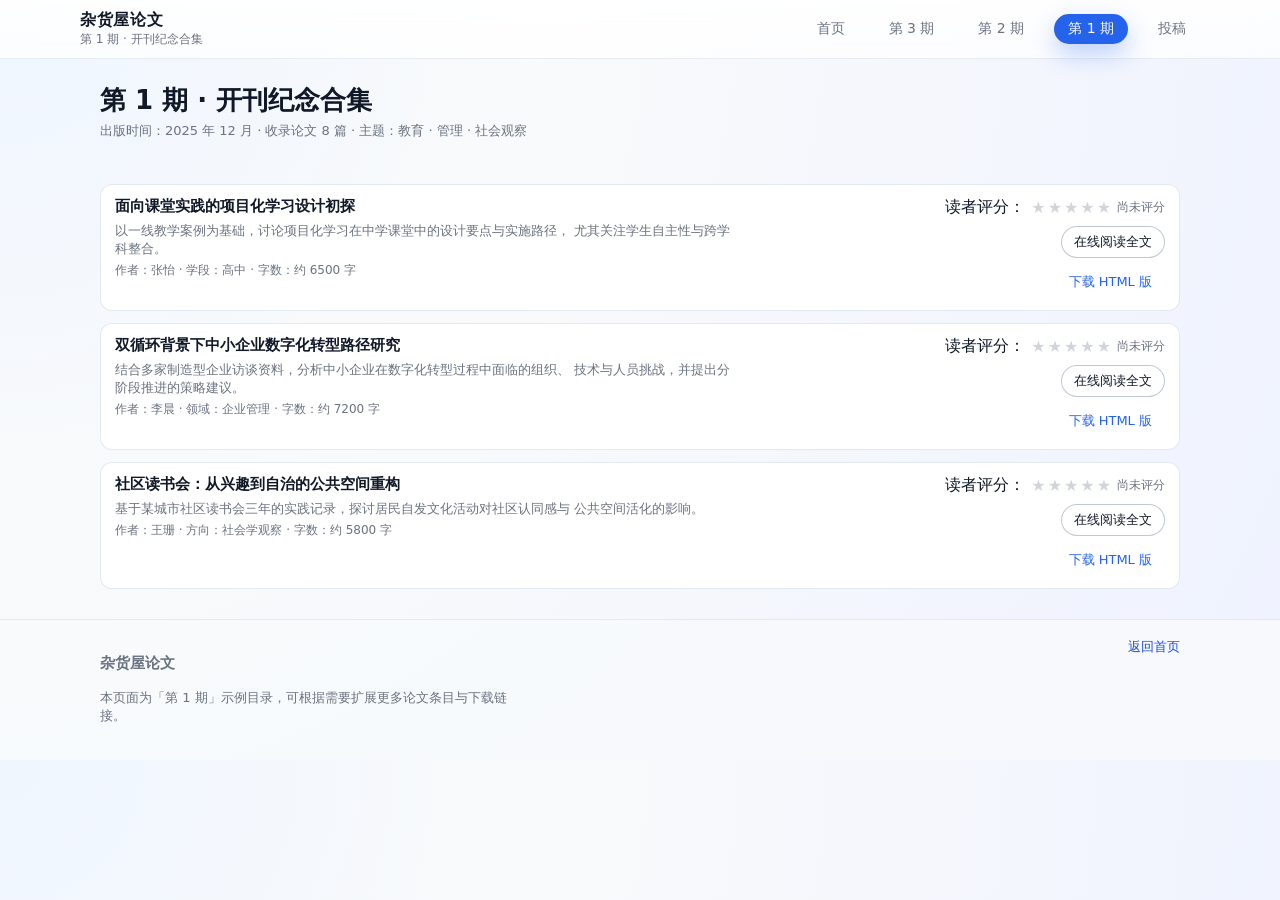
==== issue-1.html @ 42ed57b1 "Add files via upload" ====
<!DOCTYPE html>
<html lang="zh-CN">
<head>
  <meta charset="UTF-8" />
  <meta name="viewport" content="width=device-width, initial-scale=1.0" />
  <title>杂货屋论文 - 第 1 期 · 开刊纪念合集</title>
  <link rel="stylesheet" href="styles.css" />
</head>
<body>
  <header class="site-header">
    <div class="container header-inner">
      <div class="logo">
        <span class="logo-main">杂货屋论文</span>
        <span class="logo-sub">第 1 期 · 开刊纪念合集</span>
      </div>
      <nav class="nav">
        <a href="index.html" class="nav-link">首页</a>
        <a href="issue-3.html" class="nav-link">第 3 期</a>
        <a href="issue-2.html" class="nav-link">第 2 期</a>
        <a href="issue-1.html" class="nav-link active">第 1 期</a>
        <a href="submit.html" class="nav-link">投稿</a>
      </nav>
    </div>
  </header>

  <main>
    <section class="page-header">
      <div class="container">
        <h1 class="page-title">第 1 期 · 开刊纪念合集</h1>
        <p class="page-meta">
          出版时间：2025 年 12 月 · 收录论文 8 篇 · 主题：教育 · 管理 · 社会观察
        </p>
      </div>
    </section>

    <section class="section">
      <div class="container">
        <div class="article-list">
          <article class="article-card">
            <div class="article-main">
              <h3>面向课堂实践的项目化学习设计初探</h3>
              <p>
                以一线教学案例为基础，讨论项目化学习在中学课堂中的设计要点与实施路径，
                尤其关注学生自主性与跨学科整合。
              </p>
              <div class="article-meta">
                作者：张怡 · 学段：高中 · 字数：约 6500 字
              </div>
            </div>
            <div class="article-actions">
              <div class="rating" data-article-id="v1-1-001">
                <span class="rating-label">读者评分：</span>
                <div class="star-group">
                  <span class="star" data-value="1">★</span>
                  <span class="star" data-value="2">★</span>
                  <span class="star" data-value="3">★</span>
                  <span class="star" data-value="4">★</span>
                  <span class="star" data-value="5">★</span>
                </div>
                <span class="rating-value">尚未评分</span>
              </div>
              <a href="article-v1-1-001.html" class="btn btn-outline btn-sm">在线阅读全文</a>
              <a href="article-v1-1-001.html" class="btn btn-ghost btn-sm" download>下载 HTML 版</a>
            </div>
          </article>

          <article class="article-card">
            <div class="article-main">
              <h3>双循环背景下中小企业数字化转型路径研究</h3>
              <p>
                结合多家制造型企业访谈资料，分析中小企业在数字化转型过程中面临的组织、
                技术与人员挑战，并提出分阶段推进的策略建议。
              </p>
              <div class="article-meta">
                作者：李晨 · 领域：企业管理 · 字数：约 7200 字
              </div>
            </div>
            <div class="article-actions">
              <div class="rating" data-article-id="v1-1-002">
                <span class="rating-label">读者评分：</span>
                <div class="star-group">
                  <span class="star" data-value="1">★</span>
                  <span class="star" data-value="2">★</span>
                  <span class="star" data-value="3">★</span>
                  <span class="star" data-value="4">★</span>
                  <span class="star" data-value="5">★</span>
                </div>
                <span class="rating-value">尚未评分</span>
              </div>
              <a href="article-v1-1-002.html" class="btn btn-outline btn-sm">在线阅读全文</a>
              <a href="article-v1-1-002.html" class="btn btn-ghost btn-sm" download>下载 HTML 版</a>
            </div>
          </article>

          <article class="article-card">
            <div class="article-main">
              <h3>社区读书会：从兴趣到自治的公共空间重构</h3>
              <p>
                基于某城市社区读书会三年的实践记录，探讨居民自发文化活动对社区认同感与
                公共空间活化的影响。
              </p>
              <div class="article-meta">
                作者：王珊 · 方向：社会学观察 · 字数：约 5800 字
              </div>
            </div>
            <div class="article-actions">
              <div class="rating" data-article-id="v1-1-003">
                <span class="rating-label">读者评分：</span>
                <div class="star-group">
                  <span class="star" data-value="1">★</span>
                  <span class="star" data-value="2">★</span>
                  <span class="star" data-value="3">★</span>
                  <span class="star" data-value="4">★</span>
                  <span class="star" data-value="5">★</span>
                </div>
                <span class="rating-value">尚未评分</span>
              </div>
              <a href="article-v1-1-003.html" class="btn btn-outline btn-sm">在线阅读全文</a>
              <a href="article-v1-1-003.html" class="btn btn-ghost btn-sm" download>下载 HTML 版</a>
            </div>
          </article>
        </div>
      </div>
    </section>
  </main>

  <footer class="site-footer">
    <div class="container footer-inner">
      <div>
        <h3>杂货屋论文</h3>
        <p class="footer-text">
          本页面为「第 1 期」示例目录，可根据需要扩展更多论文条目与下载链接。
        </p>
      </div>
      <div class="footer-info">
        <p><a href="index.html" class="text-link">返回首页</a></p>
      </div>
    </div>
  </footer>

  <script src="main.js"></script>
</body>
</html>
---- styles.css ----
:root {
  --bg: #f6f7fb;
  --bg-alt: #ffffff;
  --primary: #2563eb;
  --primary-soft: #e0edff;
  --primary-dark: #1d4ed8;
  --text: #111827;
  --text-muted: #6b7280;
  --border: #e5e7eb;
  --shadow-soft: 0 18px 45px rgba(15, 23, 42, 0.09);
  --radius-lg: 18px;
  --radius-md: 12px;
  --radius-pill: 999px;
}

*,
*::before,
*::after {
  box-sizing: border-box;
}

body {
  margin: 0;
  font-family: system-ui, -apple-system, BlinkMacSystemFont, "SF Pro Text",
    "PingFang SC", "Hiragino Sans GB", "Microsoft YaHei", sans-serif;
  color: var(--text);
  background: radial-gradient(circle at top left, #eff6ff, #f9fafb 36%, #eef2ff);
  -webkit-font-smoothing: antialiased;
}

a {
  color: inherit;
  text-decoration: none;
}

.container {
  width: 100%;
  max-width: 1120px;
  margin: 0 auto;
  padding: 0 20px;
}

/* Header */
.site-header {
  position: sticky;
  top: 0;
  z-index: 40;
  backdrop-filter: blur(14px);
  background: linear-gradient(
    to bottom,
    rgba(255, 255, 255, 0.9),
    rgba(255, 255, 255, 0.72)
  );
  border-bottom: 1px solid rgba(226, 232, 240, 0.8);
}

.header-inner {
  display: flex;
  align-items: center;
  justify-content: space-between;
  padding: 10px 0;
}

.logo {
  display: flex;
  flex-direction: column;
}

.logo-main {
  font-weight: 700;
  letter-spacing: 0.04em;
}

.logo-sub {
  font-size: 12px;
  color: var(--text-muted);
}

.nav {
  display: flex;
  gap: 16px;
  font-size: 14px;
}

.nav-link {
  padding: 6px 14px;
  border-radius: var(--radius-pill);
  color: var(--text-muted);
  transition: all 0.18s ease;
}

.nav-link:hover {
  background: var(--primary-soft);
  color: var(--primary-dark);
}

.nav-link.active {
  background: var(--primary);
  color: #ffffff;
  box-shadow: 0 10px 25px rgba(37, 99, 235, 0.3);
}

/* Hero */
.hero {
  padding: 40px 0 32px;
}

.hero-inner {
  display: grid;
  grid-template-columns: 3fr 2fr;
  gap: 40px;
  align-items: center;
}

.hero-text h1 {
  font-size: 38px;
  margin: 0 0 12px;
  letter-spacing: 0.03em;
}

.hero-text p {
  margin: 0 0 20px;
  color: var(--text-muted);
  line-height: 1.7;
}

.hero-actions {
  display: flex;
  gap: 12px;
}

.hero-panel {
  background: rgba(255, 255, 255, 0.92);
  border-radius: 24px;
  padding: 22px 24px;
  box-shadow: var(--shadow-soft);
  display: grid;
  gap: 14px;
}

.hero-stat {
  display: flex;
  flex-direction: column;
  gap: 4px;
}

.stat-number {
  font-size: 26px;
  font-weight: 700;
}

.stat-label {
  font-size: 13px;
  color: var(--text-muted);
}

/* Sections */
.section {
  padding: 24px 0 18px;
}

.section-alt {
  background: rgba(255, 255, 255, 0.9);
}

.section-header {
  text-align: left;
  margin-bottom: 18px;
}

.section-header h2 {
  margin: 0 0 4px;
  font-size: 22px;
}

.section-header p {
  margin: 0;
  color: var(--text-muted);
  font-size: 14px;
}

/* Issue cards */
.issue-grid {
  display: grid;
  grid-template-columns: repeat(auto-fit, minmax(260px, 1fr));
  gap: 16px;
}

.issue-card {
  background: #ffffff;
  border-radius: var(--radius-lg);
  padding: 16px 16px 14px;
  border: 1px solid rgba(226, 232, 240, 0.9);
  box-shadow: 0 12px 30px rgba(15, 23, 42, 0.05);
  position: relative;
}

.issue-card h3 {
  margin: 0 0 6px;
  font-size: 17px;
}

.issue-meta {
  margin: 0 0 8px;
  font-size: 13px;
  color: var(--text-muted);
}

.issue-desc {
  margin: 0 0 10px;
  font-size: 14px;
  color: var(--text-muted);
}

.issue-badge {
  position: absolute;
  top: 12px;
  right: 14px;
  background: linear-gradient(135deg, #22c55e, #16a34a);
  color: #ffffff;
  font-size: 11px;
  padding: 3px 10px;
  border-radius: var(--radius-pill);
  box-shadow: 0 10px 22px rgba(22, 163, 74, 0.35);
}

.issue-actions {
  display: flex;
  align-items: center;
  gap: 8px;
  margin-top: 4px;
  flex-wrap: wrap;
}

/* Buttons & links */
.btn {
  display: inline-flex;
  align-items: center;
  justify-content: center;
  gap: 6px;
  padding: 8px 16px;
  border-radius: var(--radius-pill);
  border: 1px solid transparent;
  font-size: 14px;
  cursor: pointer;
  transition: all 0.16s ease;
}

.btn-sm {
  padding: 6px 12px;
  font-size: 13px;
}

.btn-primary {
  background: linear-gradient(135deg, #2563eb, #1d4ed8);
  color: #ffffff;
  box-shadow: 0 14px 32px rgba(37, 99, 235, 0.35);
}

.btn-primary:hover {
  transform: translateY(-1px);
  box-shadow: 0 18px 40px rgba(37, 99, 235, 0.45);
}

.btn-outline {
  background: #ffffff;
  border-color: rgba(148, 163, 184, 0.6);
  color: var(--text);
}

.btn-outline:hover {
  border-color: var(--primary);
  color: var(--primary-dark);
  background: rgba(239, 246, 255, 0.8);
}

.btn-ghost {
  background: transparent;
  border-color: transparent;
  color: var(--primary);
}

.btn-ghost:hover {
  background: rgba(191, 219, 254, 0.4);
}

.text-link {
  font-size: 13px;
  color: var(--primary-dark);
}

.text-link:hover {
  text-decoration: underline;
}

/* Feature grid */
.feature-grid {
  display: grid;
  grid-template-columns: repeat(auto-fit, minmax(230px, 1fr));
  gap: 16px;
}

.feature-card {
  background: linear-gradient(
    135deg,
    rgba(248, 250, 252, 0.9),
    rgba(239, 246, 255, 0.9)
  );
  border-radius: var(--radius-lg);
  padding: 14px 16px;
  border: 1px solid rgba(226, 232, 240, 0.9);
}

.feature-card h3 {
  margin: 0 0 6px;
  font-size: 16px;
}

.feature-card p {
  margin: 0;
  font-size: 14px;
  color: var(--text-muted);
}

/* Submit promo */
.submit-promo {
  background: linear-gradient(135deg, #1d4ed8, #0ea5e9);
  border-radius: 24px;
  padding: 18px 22px;
  color: #e5f0ff;
  display: flex;
  align-items: center;
  justify-content: space-between;
  gap: 16px;
  box-shadow: 0 22px 50px rgba(15, 23, 42, 0.45);
}

.submit-promo h2 {
  margin: 0 0 6px;
  font-size: 20px;
  color: #ffffff;
}

.submit-promo p {
  margin: 0;
  font-size: 14px;
  max-width: 520px;
}

.submit-promo .btn-primary {
  background: #ffffff;
  color: #1d4ed8;
  box-shadow: none;
}

.submit-promo .btn-primary:hover {
  box-shadow: 0 14px 32px rgba(15, 23, 42, 0.32);
}

/* Footer */
.site-footer {
  margin-top: 12px;
  padding: 18px 0 22px;
  border-top: 1px solid rgba(226, 232, 240, 0.9);
  background: rgba(248, 250, 252, 0.95);
}

.footer-inner {
  display: flex;
  align-items: flex-start;
  justify-content: space-between;
  gap: 16px;
  font-size: 13px;
  color: var(--text-muted);
}

.footer-text {
  max-width: 420px;
}

.footer-info p {
  margin: 0 0 4px;
}

/* Issue pages */
.page-header {
  padding: 24px 0 10px;
}

.page-title {
  margin: 0 0 4px;
  font-size: 26px;
}

.page-meta {
  margin: 0;
  font-size: 13px;
  color: var(--text-muted);
}

.article-list {
  display: flex;
  flex-direction: column;
  gap: 12px;
  margin-top: 10px;
}

.article-card {
  background: #ffffff;
  border-radius: var(--radius-md);
  padding: 12px 14px;
  border: 1px solid rgba(226, 232, 240, 0.95);
  display: grid;
  grid-template-columns: minmax(0, 3fr) minmax(0, 2fr);
  gap: 10px;
}

.article-main h3 {
  margin: 0 0 6px;
  font-size: 15px;
}

.article-main p {
  margin: 0;
  font-size: 13px;
  color: var(--text-muted);
}

.article-meta {
  font-size: 12px;
  color: var(--text-muted);
  margin-top: 4px;
}

.article-actions {
  display: flex;
  flex-direction: column;
  align-items: flex-end;
  justify-content: space-between;
  gap: 8px;
}

.rating {
  display: flex;
  align-items: center;
  gap: 6px;
}

.star-group {
  display: flex;
  gap: 2px;
}

.star {
  font-size: 16px;
  cursor: pointer;
  color: #d1d5db;
  transition: transform 0.1s ease, color 0.12s ease;
}

.star.active {
  color: #fbbf24;
}

.star:hover {
  transform: translateY(-1px) scale(1.05);
}

.rating-value {
  font-size: 12px;
  color: var(--text-muted);
}

/* Submit page */
.submit-layout {
  padding: 28px 0 20px;
}

.submit-grid {
  display: grid;
  grid-template-columns: minmax(0, 3fr) minmax(0, 2fr);
  gap: 24px;
}

.submit-card {
  background: #ffffff;
  border-radius: 22px;
  padding: 18px 18px 16px;
  box-shadow: var(--shadow-soft);
  border: 1px solid rgba(226, 232, 240, 0.9);
}

.submit-card h2 {
  margin: 0 0 4px;
  font-size: 20px;
}

.submit-card p {
  margin: 0 0 14px;
  font-size: 14px;
  color: var(--text-muted);
}

.submit-form {
  display: flex;
  flex-direction: column;
  gap: 12px;
}

.form-row {
  display: flex;
  gap: 10px;
}

.form-field {
  flex: 1;
  display: flex;
  flex-direction: column;
  gap: 4px;
}

.form-label {
  font-size: 13px;
  color: var(--text);
}

.form-label span {
  color: #f97316;
}

input[type="text"],
input[type="email"],
select,
textarea {
  border-radius: 10px;
  border: 1px solid rgba(209, 213, 219, 0.9);
  padding: 8px 10px;
  font-size: 14px;
  font-family: inherit;
  outline: none;
  transition: border-color 0.15s ease, box-shadow 0.15s ease, background 0.15s ease;
  background: #f9fafb;
}

input[type="text"]:focus,
input[type="email"]:focus,
select:focus,
textarea:focus {
  border-color: var(--primary);
  box-shadow: 0 0 0 1px rgba(37, 99, 235, 0.3);
  background: #ffffff;
}

textarea {
  resize: vertical;
  min-height: 90px;
}

.helper-text {
  font-size: 12px;
  color: var(--text-muted);
}

.submit-hint-card {
  background: linear-gradient(145deg, #0f172a, #111827);
  border-radius: 22px;
  padding: 18px 18px 16px;
  color: #e5e7eb;
}

.submit-hint-card h3 {
  margin: 0 0 8px;
  font-size: 16px;
}

.submit-hint-card ul {
  padding-left: 18px;
  margin: 0 0 8px;
  font-size: 13px;
}

.submit-hint-card li {
  margin-bottom: 4px;
}

.submit-hint-card p {
  margin: 0;
  font-size: 12px;
  color: #9ca3af;
}

.form-message {
  margin-top: 8px;
  font-size: 13px;
}

.form-message.success {
  color: #16a34a;
}

.form-message.error {
  color: #dc2626;
}

/* Responsive */
@media (max-width: 860px) {
  .hero-inner {
    grid-template-columns: 1fr;
  }

  .hero-panel {
    order: -1;
  }

  .submit-grid,
  .article-card {
    grid-template-columns: 1fr;
  }

  .article-actions {
    align-items: flex-start;
  }
}

@media (max-width: 640px) {
  .header-inner {
    flex-direction: column;
    align-items: flex-start;
    gap: 6px;
  }

  .nav {
    width: 100%;
    flex-wrap: wrap;
    justify-content: flex-start;
  }

  .hero {
    padding-top: 30px;
  }

  .hero-text h1 {
    font-size: 28px;
  }

  .submit-promo {
    flex-direction: column;
    align-items: flex-start;
  }
}
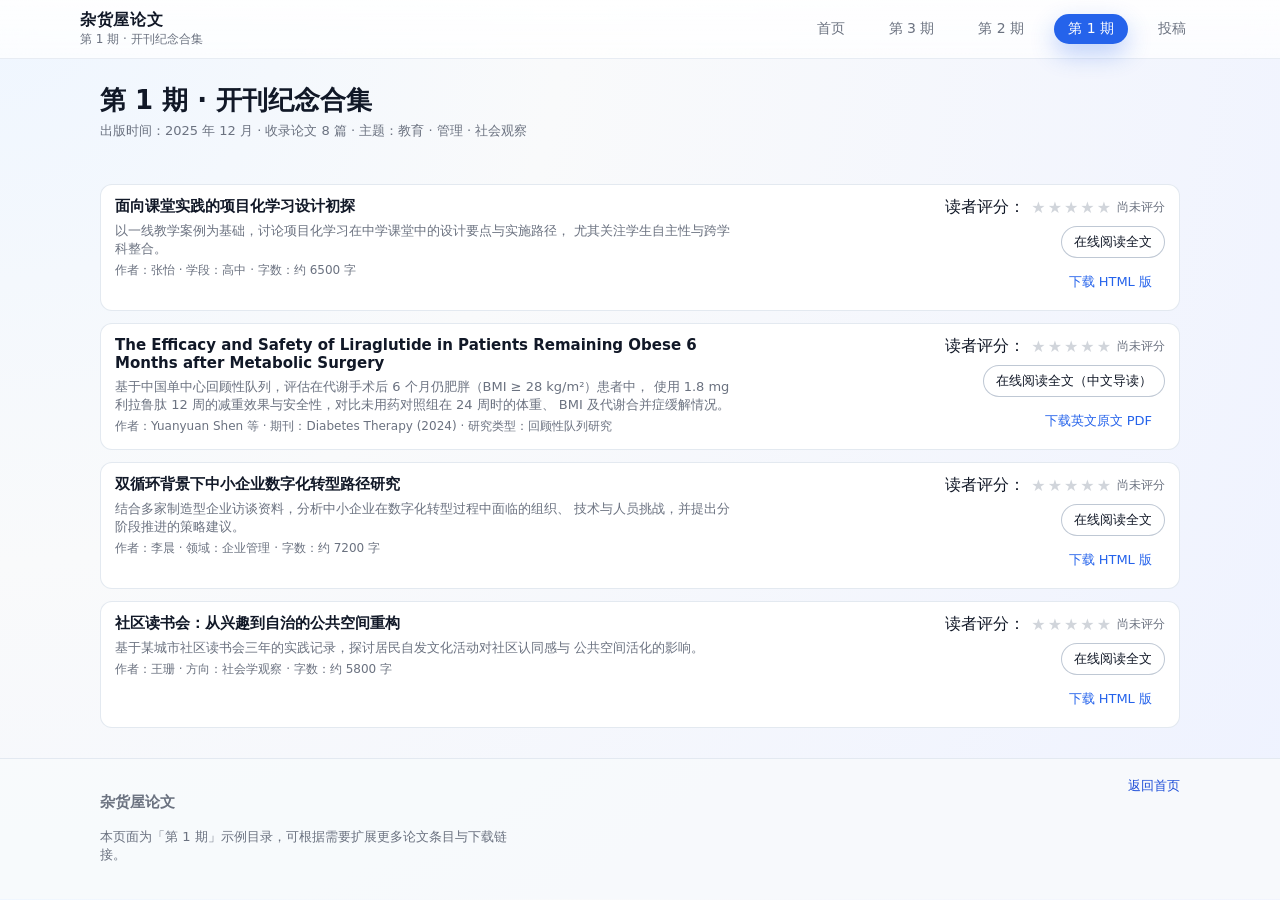
==== commit 238fd717: "Add files via upload" ====
--- a/issue-1.html
+++ b/issue-1.html
@@ -61,6 +61,35 @@
               </div>
               <a href="article-v1-1-001.html" class="btn btn-outline btn-sm">在线阅读全文</a>
               <a href="article-v1-1-001.html" class="btn btn-ghost btn-sm" download>下载 HTML 版</a>
+            </div>
+          </article>
+
+          <article class="article-card">
+            <div class="article-main">
+              <h3>The Efficacy and Safety of Liraglutide in Patients Remaining Obese 6 Months after Metabolic Surgery</h3>
+              <p>
+                基于中国单中心回顾性队列，评估在代谢手术后 6 个月仍肥胖（BMI ≥ 28 kg/m²）患者中，
+                使用 1.8 mg 利拉鲁肽 12 周的减重效果与安全性，对比未用药对照组在 24 周时的体重、
+                BMI 及代谢合并症缓解情况。
+              </p>
+              <div class="article-meta">
+                作者：Yuanyuan Shen 等 · 期刊：Diabetes Therapy (2024) · 研究类型：回顾性队列研究
+              </div>
+            </div>
+            <div class="article-actions">
+              <div class="rating" data-article-id="v1-1-004">
+                <span class="rating-label">读者评分：</span>
+                <div class="star-group">
+                  <span class="star" data-value="1">★</span>
+                  <span class="star" data-value="2">★</span>
+                  <span class="star" data-value="3">★</span>
+                  <span class="star" data-value="4">★</span>
+                  <span class="star" data-value="5">★</span>
+                </div>
+                <span class="rating-value">尚未评分</span>
+              </div>
+              <a href="article-v1-1-004.html" class="btn btn-outline btn-sm">在线阅读全文（中文导读）</a>
+              <a href="liraglutide-after-metabolic-surgery.pdf" class="btn btn-ghost btn-sm" download>下载英文原文 PDF</a>
             </div>
           </article>
 
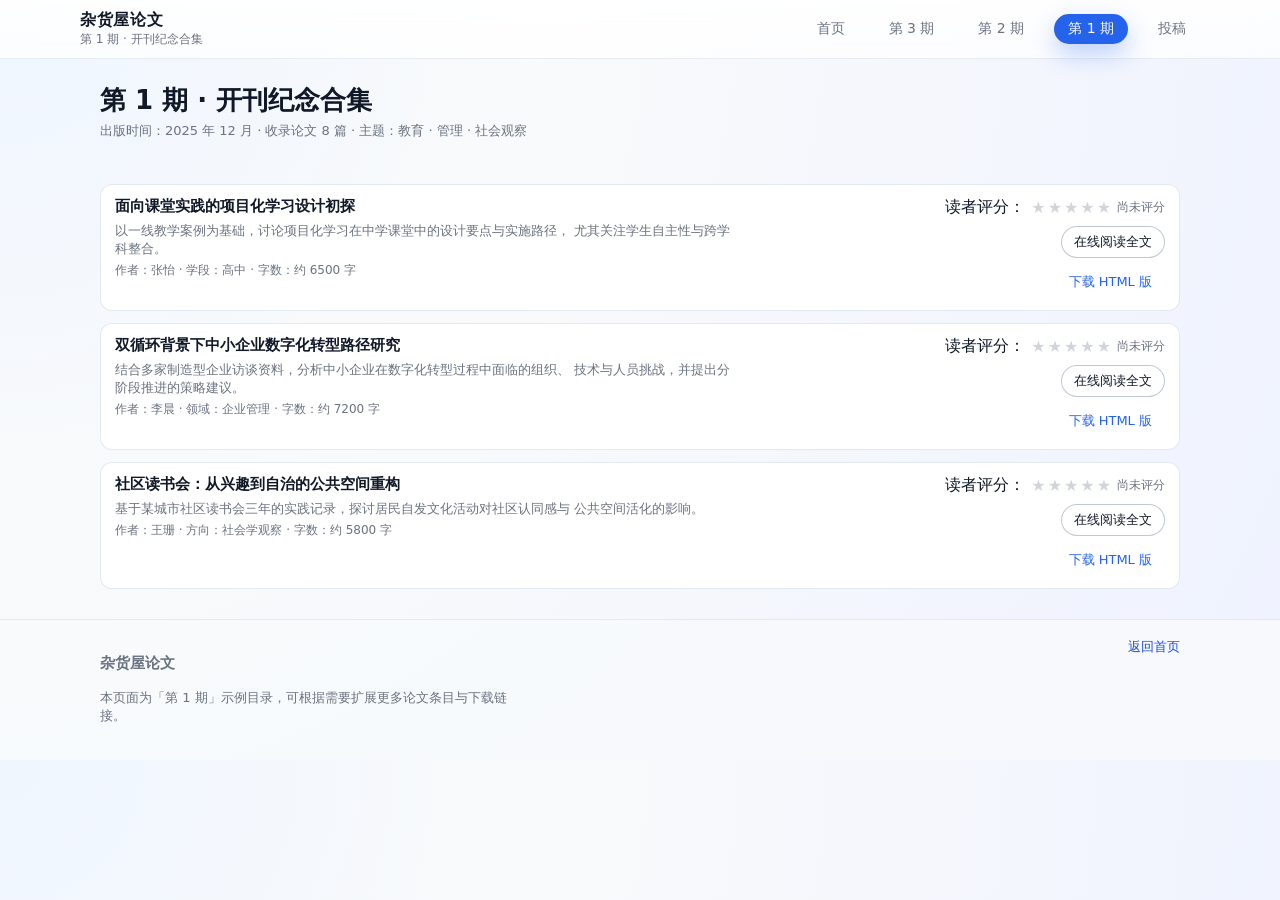
==== commit a8f6707c: "Add files via upload" ====
--- a/issue-1.html
+++ b/issue-1.html
@@ -61,35 +61,6 @@
               </div>
               <a href="article-v1-1-001.html" class="btn btn-outline btn-sm">在线阅读全文</a>
               <a href="article-v1-1-001.html" class="btn btn-ghost btn-sm" download>下载 HTML 版</a>
-            </div>
-          </article>
-
-          <article class="article-card">
-            <div class="article-main">
-              <h3>The Efficacy and Safety of Liraglutide in Patients Remaining Obese 6 Months after Metabolic Surgery</h3>
-              <p>
-                基于中国单中心回顾性队列，评估在代谢手术后 6 个月仍肥胖（BMI ≥ 28 kg/m²）患者中，
-                使用 1.8 mg 利拉鲁肽 12 周的减重效果与安全性，对比未用药对照组在 24 周时的体重、
-                BMI 及代谢合并症缓解情况。
-              </p>
-              <div class="article-meta">
-                作者：Yuanyuan Shen 等 · 期刊：Diabetes Therapy (2024) · 研究类型：回顾性队列研究
-              </div>
-            </div>
-            <div class="article-actions">
-              <div class="rating" data-article-id="v1-1-004">
-                <span class="rating-label">读者评分：</span>
-                <div class="star-group">
-                  <span class="star" data-value="1">★</span>
-                  <span class="star" data-value="2">★</span>
-                  <span class="star" data-value="3">★</span>
-                  <span class="star" data-value="4">★</span>
-                  <span class="star" data-value="5">★</span>
-                </div>
-                <span class="rating-value">尚未评分</span>
-              </div>
-              <a href="article-v1-1-004.html" class="btn btn-outline btn-sm">在线阅读全文（中文导读）</a>
-              <a href="liraglutide-after-metabolic-surgery.pdf" class="btn btn-ghost btn-sm" download>下载英文原文 PDF</a>
             </div>
           </article>
 
